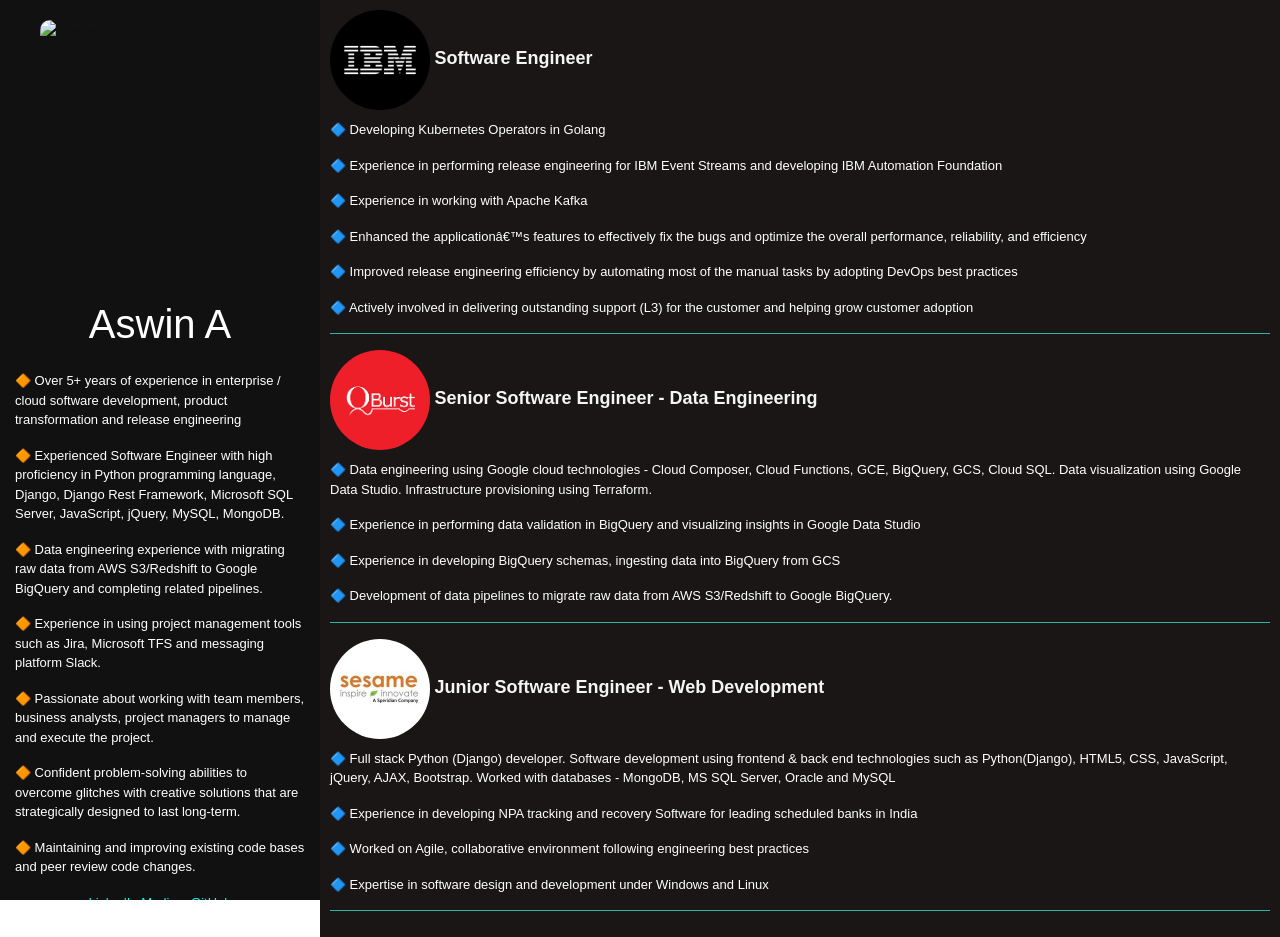
==== index.html @ 6b045eea "Adding mail contents" ====
<!DOCTYPE html>
<title>Aswin A</title>
</head>
<meta name="viewport" content="width=device-width, initial-scale=1">
<link rel="stylesheet" href="https://cdn.jsdelivr.net/npm/bootstrap@4.3.1/dist/css/bootstrap.min.css" integrity="sha384-ggOyR0iXCbMQv3Xipma34MD+dH/1fQ784/j6cY/iJTQUOhcWr7x9JvoRxT2MZw1T" crossorigin="anonymous">
<style>
body {
  font-family: Verdana, sans-serif;
  color: #111;
}

.sidenav {
  height: 100%;
  width: 25%;
  position: fixed;
  top: 0;
  left: 0;
  background-color: #111;
  overflow-x: hidden;
  transition: 0.5s;
}

@media screen and (max-height: 450px) {
  .sidenav {padding-top: 15px;}
  .sidenav a {font-size: 18px;}
}

.center {
  display: block;
  margin-left: auto;
  margin-right: auto;
  margin-top: 20px;
  width: 50%;
}

p {
  color: white;
  word-wrap: normal;
  font-size: small;
}   

.maincontent {
  position: relative;
  background-color: rgb(26, 22, 22);
  overflow-x: hidden;
  margin-left: 25%;
  border: 10%;
  padding: 10px;
}

h2 {
    padding: 10px;
}

hr {
  border-top: 1px solid rgb(44, 182, 166);
}

</style>
</head>
<body>
    <div id="mySidenav" class="sidenav">
        <img src="IMG_0456-01.jpeg" alt="Avatar" style="width:75%; height: 30%;border-radius: 10px;" class="center">
        <h1 class="text" style="color: white; text-align: center;margin-top: 10px;">Aswin A</h1> 
        <div style="padding: 15px;">
            <p>
                &#128310; Over 5+ years of experience in enterprise / cloud software development, product transformation and release engineering
            </p>
            <p>
                &#128310; Experienced Software Engineer with high proficiency in Python programming language, Django, Django Rest Framework, Microsoft SQL Server, JavaScript, jQuery, MySQL, MongoDB. 
            </p>
            <p>
                &#128310; Data engineering experience with migrating raw data from AWS S3/Redshift to Google BigQuery and completing related pipelines. 
            </p>
            <p>
                &#128310; Experience in using project management tools such as Jira, Microsoft TFS and messaging platform Slack. 
            </p>
            <p>
                &#128310; Passionate about working with team members, business analysts, project managers to manage and execute the project. 
            </p>
            <p>
                &#128310; Confident problem-solving abilities to overcome glitches with creative solutions that are strategically designed to last long-term. 
            </p>
            <p>
                &#128310; Maintaining and improving existing code bases and peer review code changes.
            </p>
            <p style="text-align: center;">
               <a href="https://www.linkedin.com/in/aswin-a-133a4b13a/"  style="color: aqua;"> LinkedIn </a> <a href="https://medium.com/@aswin6303" style="color: aqua;""> Medium</a> <a href="https://github.com/aswinayyolath" style="color: aqua;""> GitHub</a>
            </p>
            </p>
        </div>
    </div>
    <div class="maincontent">
        <div style="margin-bottom: 10px;">
            <img src="IBM.png" width="100px" height="100px"> <span style="color:whitesmoke; font-weight: bold;font-size: large;"> Software Engineer</span>
        </div>
        <p>
            &#128311; Developing Kubernetes Operators in Golang
         </p>
         <p>
            &#128311; Experience in performing release engineering for IBM Event Streams and developing
            IBM Automation Foundation
         </p>
         <p>
            &#128311; Experience in working with Apache Kafka
         </p>
         <p>
            &#128311; Enhanced the application’s features to effectively fix the bugs and optimize the overall
            performance, reliability, and efficiency
         </p>
         <p>
            &#128311; Improved release engineering efficiency by automating most of the manual tasks by
            adopting DevOps best practices
         </p>
         <p>
            &#128311; Actively involved in delivering outstanding support (L3) for the customer and helping
            grow customer adoption
        </p>
        <hr>
        <div style="margin-bottom: 10px;">
            <img src="QBurst.png" width="100px" height="100px" style="border-radius: 50%;"> <span style="color:whitesmoke; font-weight: bold;font-size: large;"> Senior Software Engineer - Data Engineering</span>
        </div>
        <p>
            &#128311; Data engineering using Google cloud technologies - Cloud Composer, Cloud Functions, GCE, BigQuery, GCS, Cloud SQL. Data visualization using Google Data Studio. Infrastructure provisioning using Terraform.
         </p>
         <p>
            &#128311; Experience in performing data validation in BigQuery and visualizing insights in Google
            Data Studio
         </p>
         <p>
            &#128311; Experience in developing BigQuery schemas, ingesting data into BigQuery from GCS
         </p>
         <p>
            &#128311; Development of data pipelines to migrate raw data from AWS S3/Redshift to Google BigQuery.
         </p>
         <hr>
         <div style="margin-bottom: 10px;">
         <img src="sesame.jpeg" width="100px" height="100px" style="border-radius: 50%;"> <span style="color:whitesmoke; font-weight: bold;font-size: large;"> Junior Software Engineer - Web Development</span>
        </div>
         <p>
            &#128311; Full stack Python (Django) developer. Software development using frontend & back end technologies such as Python(Django), HTML5, CSS, JavaScript, jQuery, AJAX, Bootstrap. Worked with databases - MongoDB, MS SQL Server, Oracle and MySQL
         </p>
         <p>
            &#128311; Experience in developing NPA tracking and recovery Software for leading scheduled banks in India
         </p>
         <p>
            &#128311; Worked on Agile, collaborative environment following engineering best practices
         </p>
         <p>
            &#128311; Expertise in software design and development under Windows and Linux
         </p>
         <hr>
    </div>
</body>
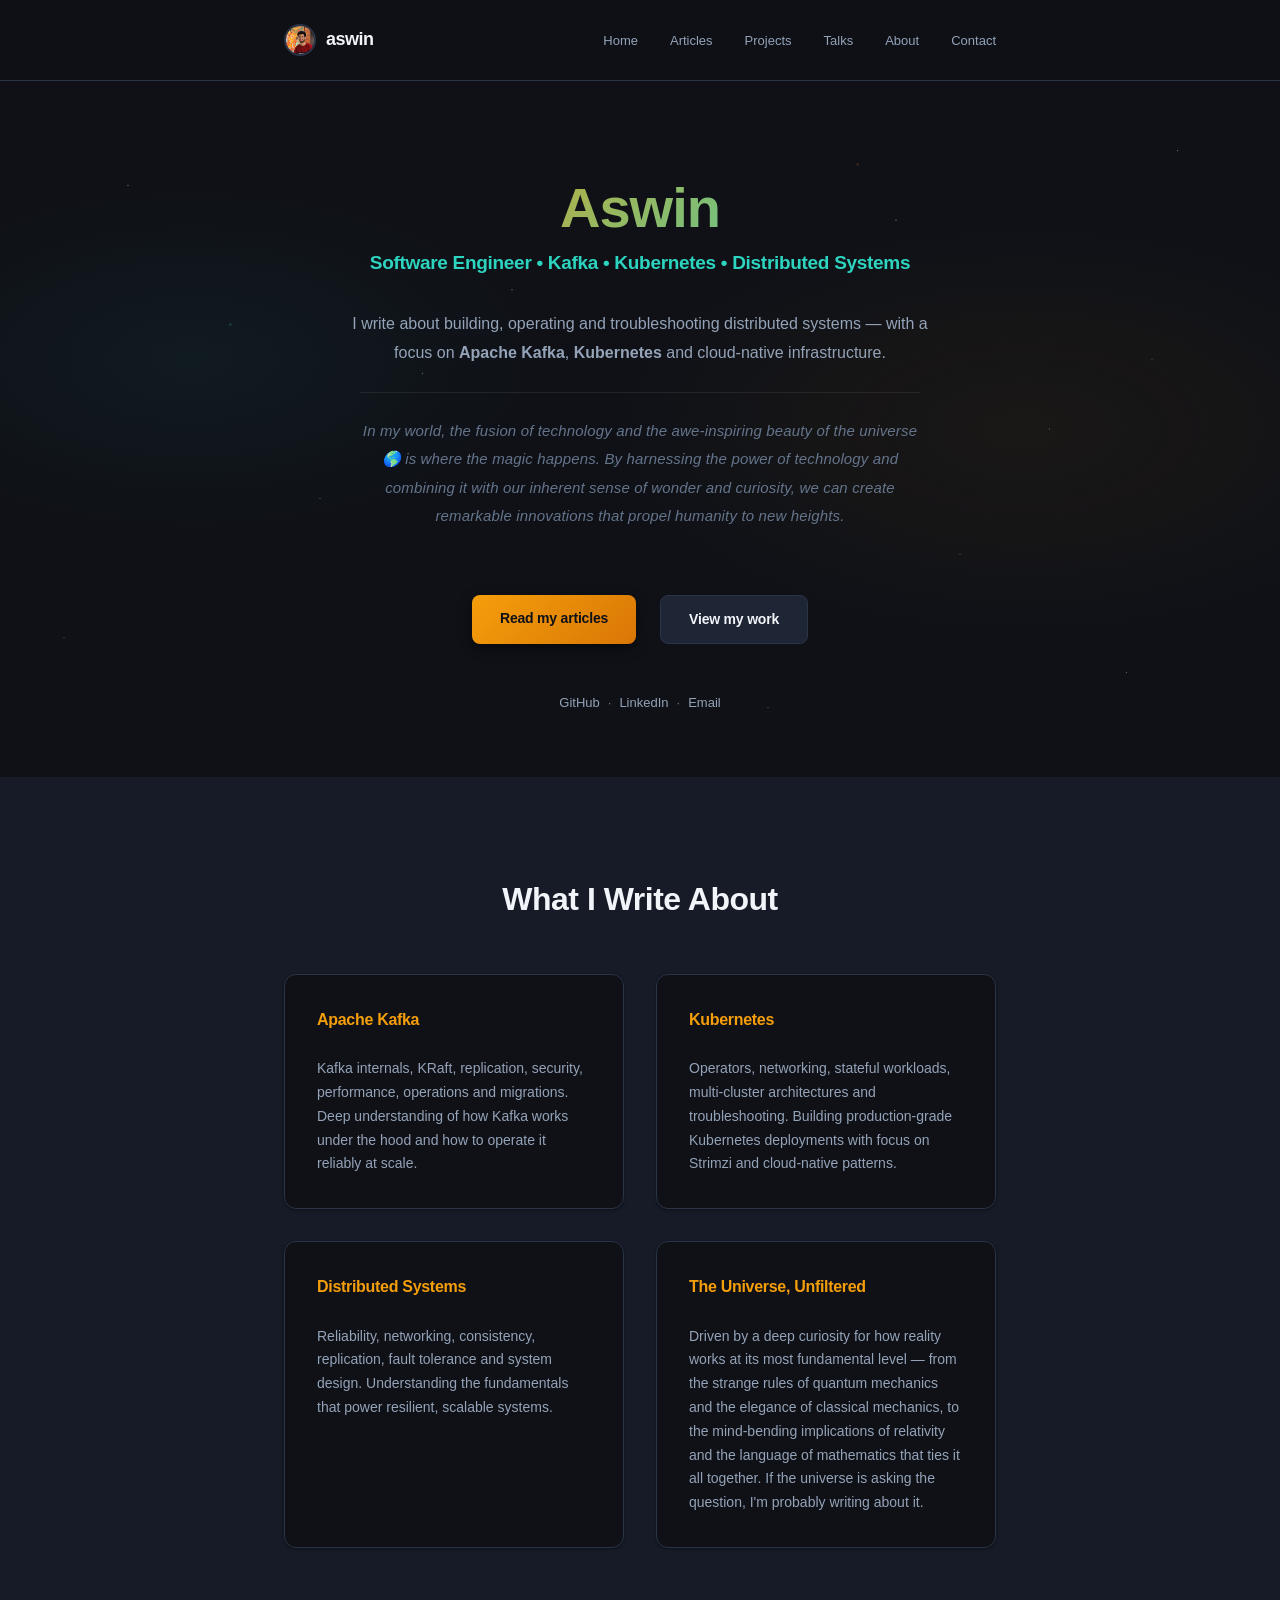
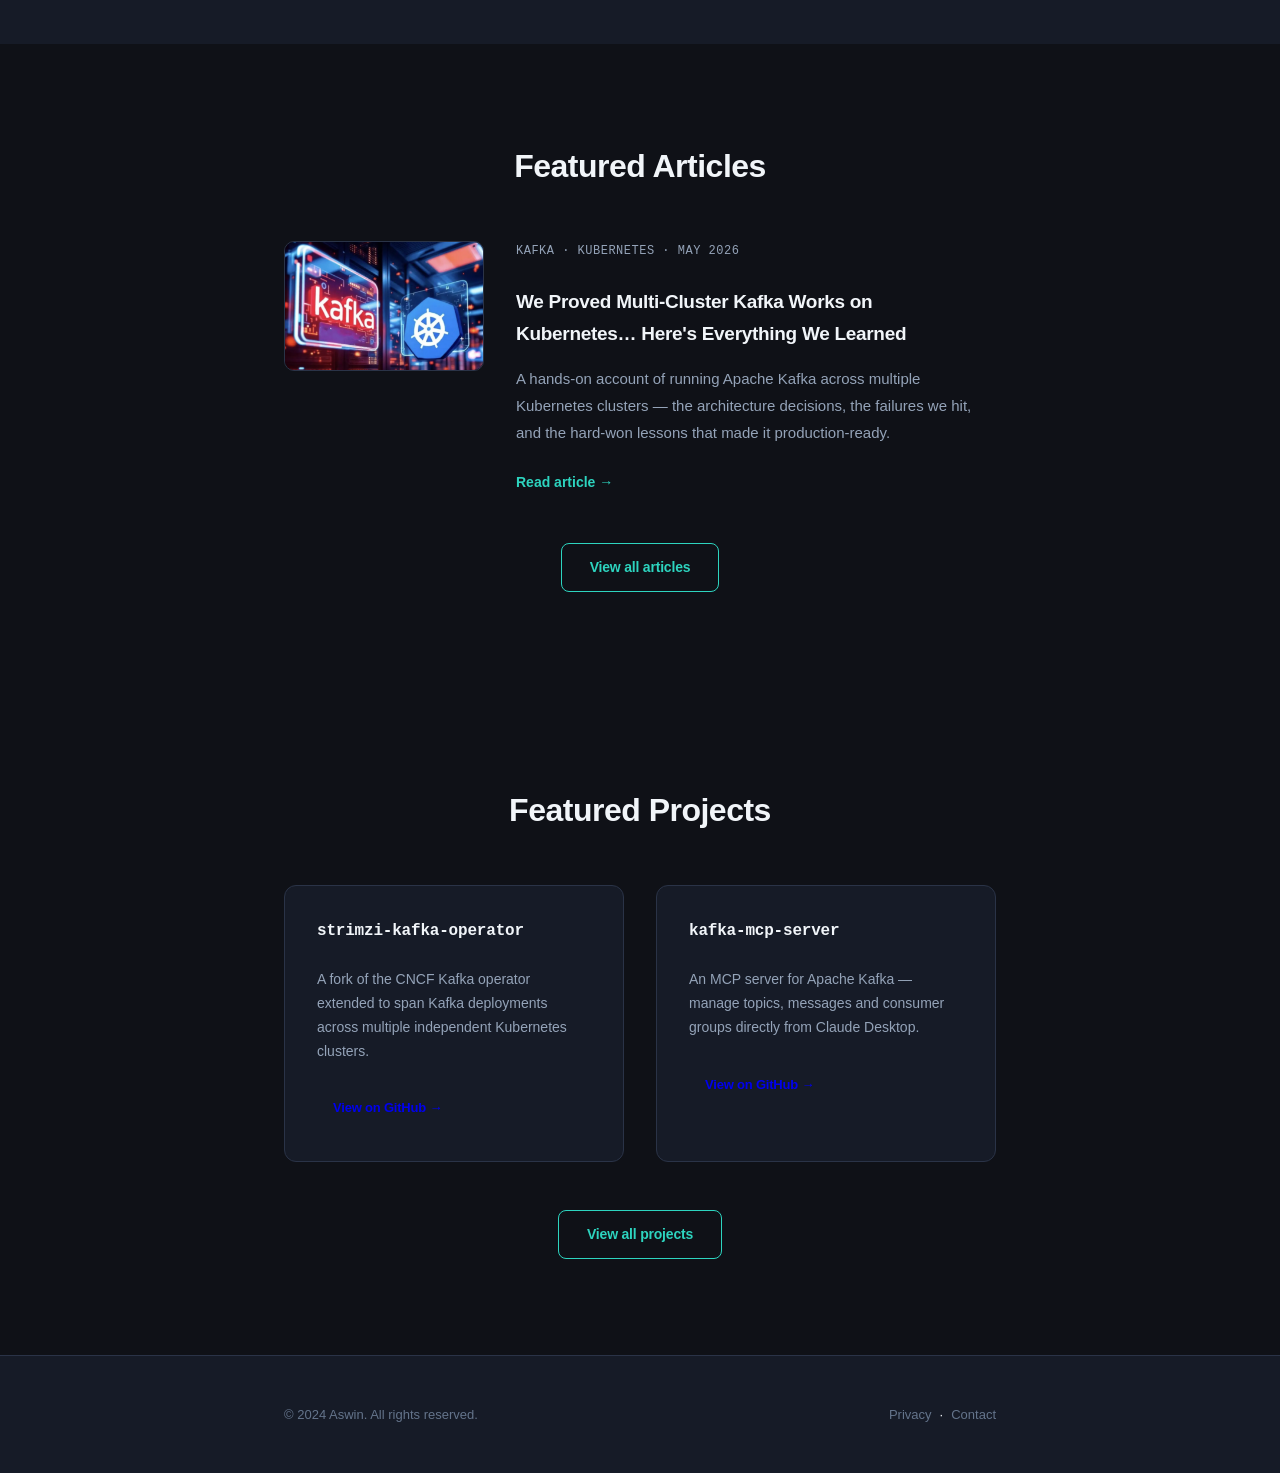
==== commit 63022220: "Initial commit — personal website with articles, talks, and projects" ====
--- a/index.html
+++ b/index.html
@@ -1,154 +1,162 @@
 <!DOCTYPE html>
-<title>Aswin A</title>
-</head>
-<meta name="viewport" content="width=device-width, initial-scale=1">
-<link rel="stylesheet" href="https://cdn.jsdelivr.net/npm/bootstrap@4.3.1/dist/css/bootstrap.min.css" integrity="sha384-ggOyR0iXCbMQv3Xipma34MD+dH/1fQ784/j6cY/iJTQUOhcWr7x9JvoRxT2MZw1T" crossorigin="anonymous">
-<style>
-body {
-  font-family: Verdana, sans-serif;
-  color: #111;
-}
-
-.sidenav {
-  height: 100%;
-  width: 25%;
-  position: fixed;
-  top: 0;
-  left: 0;
-  background-color: #111;
-  overflow-x: hidden;
-  transition: 0.5s;
-}
-
-@media screen and (max-height: 450px) {
-  .sidenav {padding-top: 15px;}
-  .sidenav a {font-size: 18px;}
-}
-
-.center {
-  display: block;
-  margin-left: auto;
-  margin-right: auto;
-  margin-top: 20px;
-  width: 50%;
-}
-
-p {
-  color: white;
-  word-wrap: normal;
-  font-size: small;
-}   
-
-.maincontent {
-  position: relative;
-  background-color: rgb(26, 22, 22);
-  overflow-x: hidden;
-  margin-left: 25%;
-  border: 10%;
-  padding: 10px;
-}
-
-h2 {
-    padding: 10px;
-}
-
-hr {
-  border-top: 1px solid rgb(44, 182, 166);
-}
-
-</style>
+<html lang="en">
+<head>
+    <meta charset="UTF-8">
+    <meta name="viewport" content="width=device-width, initial-scale=1.0">
+    <meta name="description" content="Aswin - Software Engineer focused on Apache Kafka, Kubernetes, and Distributed Systems">
+    <title>Aswin - Kafka & Kubernetes Engineer</title>
+    <link rel="stylesheet" href="styles.css">
 </head>
 <body>
-    <div id="mySidenav" class="sidenav">
-        <img src="IMG_0456-01.jpeg" alt="Avatar" style="width:75%; height: 30%;border-radius: 10px;" class="center">
-        <h1 class="text" style="color: white; text-align: center;margin-top: 10px;">Aswin A</h1> 
-        <div style="padding: 15px;">
-            <p>
-                &#128310; Over 5+ years of experience in enterprise / cloud software development, product transformation and release engineering
-            </p>
-            <p>
-                &#128310; Experienced Software Engineer with high proficiency in Python programming language, Django, Django Rest Framework, Microsoft SQL Server, JavaScript, jQuery, MySQL, MongoDB. 
-            </p>
-            <p>
-                &#128310; Data engineering experience with migrating raw data from AWS S3/Redshift to Google BigQuery and completing related pipelines. 
-            </p>
-            <p>
-                &#128310; Experience in using project management tools such as Jira, Microsoft TFS and messaging platform Slack. 
-            </p>
-            <p>
-                &#128310; Passionate about working with team members, business analysts, project managers to manage and execute the project. 
-            </p>
-            <p>
-                &#128310; Confident problem-solving abilities to overcome glitches with creative solutions that are strategically designed to last long-term. 
-            </p>
-            <p>
-                &#128310; Maintaining and improving existing code bases and peer review code changes.
-            </p>
-            <p style="text-align: center;">
-               <a href="https://www.linkedin.com/in/aswin-a-133a4b13a/"  style="color: aqua;"> LinkedIn </a> <a href="https://medium.com/@aswin6303" style="color: aqua;""> Medium</a> <a href="https://github.com/aswinayyolath" style="color: aqua;""> GitHub</a>
-            </p>
-            </p>
+    <!-- Navigation -->
+    <nav class="navbar">
+        <div class="nav-container">
+            <a href="index.html" class="logo">
+                <img src="image/me.jpeg" alt="Aswin" class="logo-avatar">
+                <span>aswin</span>
+            </a>
+            <button class="nav-toggle" aria-label="Open navigation menu" aria-expanded="false" aria-controls="nav-menu">
+                <svg width="22" height="22" viewBox="0 0 22 22" fill="none" xmlns="http://www.w3.org/2000/svg" aria-hidden="true">
+                    <rect y="3" width="22" height="2" rx="1" fill="currentColor"/>
+                    <rect y="10" width="22" height="2" rx="1" fill="currentColor"/>
+                    <rect y="17" width="22" height="2" rx="1" fill="currentColor"/>
+                </svg>
+            </button>
+            <ul class="nav-menu" id="nav-menu">
+                <li><a href="index.html">Home</a></li>
+                <li><a href="articles.html">Articles</a></li>
+                <li><a href="projects.html">Projects</a></li>
+                <li><a href="talks.html">Talks</a></li>
+                <li><a href="about.html">About</a></li>
+                <li><a href="contact.html">Contact</a></li>
+            </ul>
         </div>
-    </div>
-    <div class="maincontent">
-        <div style="margin-bottom: 10px;">
-            <img src="IBM.png" width="100px" height="100px"> <span style="color:whitesmoke; font-weight: bold;font-size: large;"> Software Engineer</span>
+    </nav>
+
+    <!-- Hero Section -->
+    <section class="hero">
+        <div class="hero-content">
+            <h1>Aswin</h1>
+            <p class="tagline">Software Engineer • Kafka • Kubernetes • Distributed Systems</p>
+            <p class="subtitle">I write about building, operating and troubleshooting distributed systems — with a focus on <strong>Apache Kafka</strong>, <strong>Kubernetes</strong> and cloud-native infrastructure.</p>
+            <p class="subtitle subtitle-wonder">In my world, the fusion of technology and the awe-inspiring beauty of the universe 🌎 is where the magic happens. By harnessing the power of technology and combining it with our inherent sense of wonder and curiosity, we can create remarkable innovations that propel humanity to new heights.</p>
+            
+            <div class="hero-buttons">
+                <a href="articles.html" class="btn btn-primary">Read my articles</a>
+                <a href="projects.html" class="btn btn-secondary">View my work</a>
+            </div>
+
+            <div class="social-links">
+                <a href="https://github.com/aswinayyolath" target="_blank">GitHub</a>
+                <span>·</span>
+                <a href="https://www.linkedin.com/in/aswin-a-133a4b13a/" target="_blank">LinkedIn</a>
+                <span>·</span>
+                <a href="mailto:aswin6303@gmail.com">Email</a>
+            </div>
         </div>
-        <p>
-            &#128311; Developing Kubernetes Operators in Golang
-         </p>
-         <p>
-            &#128311; Experience in performing release engineering for IBM Event Streams and developing
-            IBM Automation Foundation
-         </p>
-         <p>
-            &#128311; Experience in working with Apache Kafka
-         </p>
-         <p>
-            &#128311; Enhanced the application’s features to effectively fix the bugs and optimize the overall
-            performance, reliability, and efficiency
-         </p>
-         <p>
-            &#128311; Improved release engineering efficiency by automating most of the manual tasks by
-            adopting DevOps best practices
-         </p>
-         <p>
-            &#128311; Actively involved in delivering outstanding support (L3) for the customer and helping
-            grow customer adoption
-        </p>
-        <hr>
-        <div style="margin-bottom: 10px;">
-            <img src="QBurst.png" width="100px" height="100px" style="border-radius: 50%;"> <span style="color:whitesmoke; font-weight: bold;font-size: large;"> Senior Software Engineer - Data Engineering</span>
+    </section>
+
+    <!-- What I Write About -->
+    <section class="topics">
+        <div class="container">
+            <h2>What I Write About</h2>
+            <div class="topics-grid">
+                <div class="topic-card">
+                    <h3>Apache Kafka</h3>
+                    <p>Kafka internals, KRaft, replication, security, performance, operations and migrations. Deep understanding of how Kafka works under the hood and how to operate it reliably at scale.</p>
+                </div>
+                <div class="topic-card">
+                    <h3>Kubernetes</h3>
+                    <p>Operators, networking, stateful workloads, multi-cluster architectures and troubleshooting. Building production-grade Kubernetes deployments with focus on Strimzi and cloud-native patterns.</p>
+                </div>
+                <div class="topic-card">
+                    <h3>Distributed Systems</h3>
+                    <p>Reliability, networking, consistency, replication, fault tolerance and system design. Understanding the fundamentals that power resilient, scalable systems.</p>
+                </div>
+                <div class="topic-card">
+                    <h3>The Universe, Unfiltered</h3>
+                    <p>Driven by a deep curiosity for how reality works at its most fundamental level — from the strange rules of quantum mechanics and the elegance of classical mechanics, to the mind-bending implications of relativity and the language of mathematics that ties it all together. If the universe is asking the question, I'm probably writing about it.</p>
+                </div>
+            </div>
         </div>
-        <p>
-            &#128311; Data engineering using Google cloud technologies - Cloud Composer, Cloud Functions, GCE, BigQuery, GCS, Cloud SQL. Data visualization using Google Data Studio. Infrastructure provisioning using Terraform.
-         </p>
-         <p>
-            &#128311; Experience in performing data validation in BigQuery and visualizing insights in Google
-            Data Studio
-         </p>
-         <p>
-            &#128311; Experience in developing BigQuery schemas, ingesting data into BigQuery from GCS
-         </p>
-         <p>
-            &#128311; Development of data pipelines to migrate raw data from AWS S3/Redshift to Google BigQuery.
-         </p>
-         <hr>
-         <div style="margin-bottom: 10px;">
-         <img src="sesame.jpeg" width="100px" height="100px" style="border-radius: 50%;"> <span style="color:whitesmoke; font-weight: bold;font-size: large;"> Junior Software Engineer - Web Development</span>
+    </section>
+
+    <!-- Featured Articles -->
+    <section class="featured">
+        <div class="container">
+            <h2>Featured Articles</h2>
+            <div class="articles-list">
+                <article class="article-card article-card-with-image">
+                    <a href="articles/multi-cluster-kafka-kubernetes.html" class="article-card-thumb" tabindex="-1" aria-hidden="true">
+                        <img src="articles/image/stretch-cluster.png" alt="">
+                    </a>
+                    <div class="article-card-body">
+                        <p class="article-meta">Kafka · Kubernetes · May 2026</p>
+                        <h3><a href="articles/multi-cluster-kafka-kubernetes.html">We Proved Multi-Cluster Kafka Works on Kubernetes… Here's Everything We Learned</a></h3>
+                        <p>A hands-on account of running Apache Kafka across multiple Kubernetes clusters — the architecture decisions, the failures we hit, and the hard-won lessons that made it production-ready.</p>
+                        <a href="articles/multi-cluster-kafka-kubernetes.html" class="read-more">Read article →</a>
+                    </div>
+                </article>
+            </div>
+            <div class="view-all">
+                <a href="articles.html" class="btn btn-outline">View all articles</a>
+            </div>
         </div>
-         <p>
-            &#128311; Full stack Python (Django) developer. Software development using frontend & back end technologies such as Python(Django), HTML5, CSS, JavaScript, jQuery, AJAX, Bootstrap. Worked with databases - MongoDB, MS SQL Server, Oracle and MySQL
-         </p>
-         <p>
-            &#128311; Experience in developing NPA tracking and recovery Software for leading scheduled banks in India
-         </p>
-         <p>
-            &#128311; Worked on Agile, collaborative environment following engineering best practices
-         </p>
-         <p>
-            &#128311; Expertise in software design and development under Windows and Linux
-         </p>
-         <hr>
-    </div>
-</body>+    </section>
+
+    <!-- Projects Teaser -->
+    <section class="projects-teaser">
+        <div class="container">
+            <h2>Featured Projects</h2>
+            <div class="projects-grid">
+                <div class="project-card">
+                    <h3>strimzi-kafka-operator</h3>
+                    <p>A fork of the CNCF Kafka operator extended to span Kafka deployments across multiple independent Kubernetes clusters.</p>
+                    <a href="https://github.com/strimzi/strimzi-kafka-operator" target="_blank" class="btn btn-small">View on GitHub →</a>
+                </div>
+                <div class="project-card">
+                    <h3>kafka-mcp-server</h3>
+                    <p>An MCP server for Apache Kafka — manage topics, messages and consumer groups directly from Claude Desktop.</p>
+                    <a href="https://github.com/aswinayyolath/kafka-mcp-server" target="_blank" class="btn btn-small">View on GitHub →</a>
+                </div>
+            </div>
+            <div class="view-all">
+                <a href="projects.html" class="btn btn-outline">View all projects</a>
+            </div>
+        </div>
+    </section>
+
+    <!-- Footer -->
+    <footer class="footer">
+        <div class="container">
+            <div class="footer-content">
+                <p>&copy; 2024 Aswin. All rights reserved.</p>
+                <div class="footer-links">
+                    <a href="privacy.html">Privacy</a>
+                    <span>·</span>
+                    <a href="contact.html">Contact</a>
+                </div>
+            </div>
+        </div>
+    </footer>
+    <script>
+        (function() {
+            var toggle = document.querySelector('.nav-toggle');
+            var menu = document.getElementById('nav-menu');
+            if (!toggle || !menu) return;
+            toggle.addEventListener('click', function() {
+                var open = menu.classList.toggle('is-open');
+                toggle.setAttribute('aria-expanded', open ? 'true' : 'false');
+                toggle.setAttribute('aria-label', open ? 'Close navigation menu' : 'Open navigation menu');
+            });
+            document.addEventListener('click', function(e) {
+                if (!toggle.contains(e.target) && !menu.contains(e.target)) {
+                    menu.classList.remove('is-open');
+                    toggle.setAttribute('aria-expanded', 'false');
+                    toggle.setAttribute('aria-label', 'Open navigation menu');
+                }
+            });
+        })();
+    </script>
+</body>
+</html>
--- a/styles.css
+++ b/styles.css
@@ -0,0 +1,929 @@
+/* ═══════════════════════════════════════════════
+   Quantum Light — Dark theme
+   bg: deep charcoal · accent: amber · teal secondary
+   ═══════════════════════════════════════════════ */
+
+* {
+    margin: 0;
+    padding: 0;
+    box-sizing: border-box;
+}
+
+:root {
+    /* ── Core palette ── */
+    --color-bg:            #0f1117;
+    --color-surface:       #161b27;
+    --color-surface-alt:   #1e2535;
+    --color-surface-raise: #242d3e;
+
+    /* ── Borders ── */
+    --color-border:        #2a3347;
+    --color-border-light:  #1e2840;
+
+    /* ── Text ── */
+    --color-text:          #f1f5f9;
+    --color-text-secondary:#94a3b8;
+    --color-text-muted:    #64748b;
+
+    /* ── Amber accent (primary / science warmth) ── */
+    --color-accent:        #f59e0b;
+    --color-accent-hover:  #d97706;
+    --color-accent-light:  rgba(245, 158, 11, 0.12);
+    --color-accent-lighter:rgba(245, 158, 11, 0.06);
+
+    /* ── Teal accent (secondary / tech / quantum) ── */
+    --color-teal:          #2dd4bf;
+    --color-teal-hover:    #14b8a6;
+    --color-teal-light:    rgba(45, 212, 191, 0.12);
+
+    /* ── Success / other ── */
+    --color-success:       #34d399;
+
+    /* ── Typography ── */
+    --font-family: -apple-system, "Segoe UI", "Helvetica Neue", sans-serif;
+    --font-mono:   "SF Mono", Monaco, "Cascadia Code", "Roboto Mono", Consolas, monospace;
+
+    /* ── Spacing ── */
+    --spacing-xs:  0.5rem;
+    --spacing-sm:  1rem;
+    --spacing-md:  1.5rem;
+    --spacing-lg:  2rem;
+    --spacing-xl:  3rem;
+    --spacing-2xl: 4rem;
+    --spacing-3xl: 6rem;
+
+    /* ── Shadows (dark-mode: glow-tinted) ── */
+    --shadow-sm:  0 1px 3px rgba(0,0,0,0.4);
+    --shadow-md:  0 4px 12px rgba(0,0,0,0.5);
+    --shadow-lg:  0 10px 30px rgba(0,0,0,0.6);
+    --shadow-xl:  0 20px 50px rgba(0,0,0,0.7);
+    --glow-amber: 0 0 20px rgba(245, 158, 11, 0.25);
+    --glow-teal:  0 0 20px rgba(45, 212, 191, 0.25);
+}
+
+html {
+    scroll-behavior: smooth;
+}
+
+body {
+    font-family: var(--font-family);
+    background-color: var(--color-bg);
+    color: var(--color-text);
+    line-height: 1.65;
+    font-size: 15px;
+}
+
+.container {
+    max-width: 760px;
+    margin: 0 auto;
+    padding: 0 var(--spacing-md);
+}
+
+/* ══════════════════════════════
+   Navigation
+══════════════════════════════ */
+.navbar {
+    position: sticky;
+    top: 0;
+    z-index: 100;
+    background-color: rgba(15, 17, 23, 0.85);
+    border-bottom: 1px solid var(--color-border);
+    backdrop-filter: blur(16px);
+    -webkit-backdrop-filter: blur(16px);
+}
+
+.nav-container {
+    max-width: 760px;
+    margin: 0 auto;
+    padding: var(--spacing-md) var(--spacing-md);
+    display: flex;
+    justify-content: space-between;
+    align-items: center;
+}
+
+.logo {
+    display: flex;
+    align-items: center;
+    gap: 10px;
+    font-weight: 700;
+    font-size: 18px;
+    color: var(--color-text);
+    text-decoration: none;
+    letter-spacing: -0.5px;
+    transition: color 0.2s ease;
+}
+
+.logo:hover {
+    color: var(--color-accent);
+}
+
+.logo-avatar {
+    width: 32px;
+    height: 32px;
+    border-radius: 50%;
+    object-fit: cover;
+    object-position: top center;
+    border: 2px solid var(--color-border);
+    transition: border-color 0.2s ease;
+    flex-shrink: 0;
+}
+
+.logo:hover .logo-avatar {
+    border-color: var(--color-accent);
+}
+
+.nav-menu {
+    display: flex;
+    list-style: none;
+    gap: var(--spacing-lg);
+}
+
+.nav-menu a {
+    color: var(--color-text-secondary);
+    text-decoration: none;
+    font-size: 13px;
+    font-weight: 500;
+    transition: color 0.2s ease;
+}
+
+.nav-menu a:hover {
+    color: var(--color-accent);
+}
+
+/* Hamburger — hidden on desktop */
+.nav-toggle {
+    display: none;
+    background: none;
+    border: none;
+    cursor: pointer;
+    padding: 8px;
+    color: var(--color-text);
+    line-height: 0;
+}
+
+.nav-toggle svg {
+    display: block;
+}
+
+/* ══════════════════════════════
+   Hero — Starfield
+══════════════════════════════ */
+.hero {
+    position: relative;
+    overflow: hidden;
+    padding: var(--spacing-3xl) var(--spacing-md) var(--spacing-2xl);
+    text-align: center;
+    background-color: var(--color-bg);
+}
+
+/* Starfield — two layers of CSS radial dots */
+.hero::before,
+.hero::after {
+    content: '';
+    position: absolute;
+    inset: 0;
+    pointer-events: none;
+}
+
+.hero::before {
+    background-image:
+        radial-gradient(1px 1px at 10%  15%, rgba(241,245,249,0.55) 0%, transparent 100%),
+        radial-gradient(1px 1px at 25%  60%, rgba(241,245,249,0.40) 0%, transparent 100%),
+        radial-gradient(1px 1px at 40%  30%, rgba(241,245,249,0.50) 0%, transparent 100%),
+        radial-gradient(1px 1px at 55%  75%, rgba(241,245,249,0.35) 0%, transparent 100%),
+        radial-gradient(1px 1px at 70%  20%, rgba(241,245,249,0.60) 0%, transparent 100%),
+        radial-gradient(1px 1px at 82%  50%, rgba(241,245,249,0.45) 0%, transparent 100%),
+        radial-gradient(1px 1px at 92%  10%, rgba(241,245,249,0.55) 0%, transparent 100%),
+        radial-gradient(1px 1px at  5%  80%, rgba(241,245,249,0.30) 0%, transparent 100%),
+        radial-gradient(1px 1px at 60%  90%, rgba(241,245,249,0.40) 0%, transparent 100%),
+        radial-gradient(1px 1px at 33%  42%, rgba(241,245,249,0.50) 0%, transparent 100%),
+        radial-gradient(1px 1px at 75%  68%, rgba(241,245,249,0.35) 0%, transparent 100%),
+        radial-gradient(1px 1px at 88%  85%, rgba(241,245,249,0.45) 0%, transparent 100%),
+        radial-gradient(2px 2px at 18%  35%, rgba(45,212,191,0.30)  0%, transparent 100%),
+        radial-gradient(2px 2px at 67%  12%, rgba(245,158,11,0.25)  0%, transparent 100%),
+        radial-gradient(2px 2px at 48%  55%, rgba(45,212,191,0.20)  0%, transparent 100%),
+        radial-gradient(2px 2px at 90%  40%, rgba(245,158,11,0.20)  0%, transparent 100%);
+    opacity: 0.9;
+}
+
+/* Ambient glow blobs */
+.hero::after {
+    background:
+        radial-gradient(ellipse 600px 300px at 80% 50%, rgba(245,158,11,0.05) 0%, transparent 70%),
+        radial-gradient(ellipse 500px 250px at 15% 40%, rgba(45,212,191,0.05) 0%, transparent 70%);
+}
+
+.hero-content {
+    max-width: 700px;
+    margin: 0 auto;
+    position: relative;
+    z-index: 1;
+}
+
+.hero h1 {
+    font-size: 56px;
+    font-weight: 800;
+    margin-bottom: 0.5rem;
+    letter-spacing: -1px;
+    line-height: 1.1;
+    background: linear-gradient(135deg, var(--color-accent) 0%, var(--color-teal) 100%);
+    -webkit-background-clip: text;
+    -webkit-text-fill-color: transparent;
+    background-clip: text;
+}
+
+.hero .tagline {
+    font-size: 19px;
+    color: var(--color-teal);
+    margin-bottom: var(--spacing-md);
+    font-weight: 600;
+    letter-spacing: -0.3px;
+}
+
+.hero .subtitle {
+    font-size: 16px;
+    color: var(--color-text-secondary);
+    max-width: 600px;
+    margin: var(--spacing-lg) auto 0;
+    line-height: 1.8;
+}
+
+.hero .subtitle strong {
+    color: var(--color-text-primary);
+    font-weight: 600;
+}
+
+.hero .subtitle-wonder {
+    font-size: 15px;
+    font-style: italic;
+    color: var(--color-text-muted, rgba(255,255,255,0.5));
+    max-width: 560px;
+    margin: var(--spacing-md) auto var(--spacing-xl);
+    line-height: 1.9;
+    padding-top: var(--spacing-md);
+    border-top: 1px solid rgba(255,255,255,0.08);
+    letter-spacing: 0.01em;
+}
+
+.hero-buttons {
+    display: flex;
+    gap: var(--spacing-md);
+    justify-content: center;
+    margin: var(--spacing-2xl) 0 var(--spacing-xl) 0;
+    flex-wrap: wrap;
+}
+
+.social-links {
+    display: flex;
+    justify-content: center;
+    gap: var(--spacing-xs);
+    color: var(--color-text-muted);
+    font-size: 13px;
+}
+
+.social-links a {
+    color: var(--color-text-secondary);
+    text-decoration: none;
+    font-weight: 500;
+    transition: color 0.2s ease;
+}
+
+.social-links a:hover {
+    color: var(--color-accent);
+}
+
+/* ══════════════════════════════
+   Buttons
+══════════════════════════════ */
+.btn {
+    display: inline-block;
+    padding: 12px 28px;
+    border-radius: 8px;
+    text-decoration: none;
+    font-weight: 600;
+    font-size: 14px;
+    transition: all 0.25s ease;
+    cursor: pointer;
+    border: none;
+    letter-spacing: -0.2px;
+}
+
+.btn-primary {
+    background: linear-gradient(135deg, var(--color-accent) 0%, var(--color-accent-hover) 100%);
+    color: #0f1117;
+    box-shadow: var(--shadow-md);
+}
+
+.btn-primary:hover {
+    transform: translateY(-2px);
+    box-shadow: var(--glow-amber), var(--shadow-lg);
+}
+
+.btn-secondary {
+    background-color: var(--color-surface-alt);
+    color: var(--color-text);
+    border: 1px solid var(--color-border);
+}
+
+.btn-secondary:hover {
+    background-color: var(--color-surface-raise);
+    border-color: var(--color-teal);
+    color: var(--color-teal);
+}
+
+.btn-outline {
+    background-color: transparent;
+    color: var(--color-teal);
+    border: 1.5px solid var(--color-teal);
+    font-weight: 600;
+}
+
+.btn-outline:hover {
+    background-color: var(--color-teal-light);
+    transform: translateY(-2px);
+    box-shadow: var(--glow-teal);
+}
+
+.btn-small {
+    padding: 10px 16px;
+    font-size: 13px;
+}
+
+/* ══════════════════════════════
+   Topics Section
+══════════════════════════════ */
+.topics {
+    padding: var(--spacing-3xl) 0;
+    background-color: var(--color-surface);
+}
+
+.topics h2,
+.featured h2,
+.notes h2,
+.projects-teaser h2,
+.cta h2 {
+    font-size: 32px;
+    font-weight: 800;
+    margin-bottom: var(--spacing-xl);
+    text-align: center;
+    letter-spacing: -0.5px;
+    color: var(--color-text);
+}
+
+.topics-grid {
+    display: grid;
+    grid-template-columns: repeat(auto-fit, minmax(240px, 1fr));
+    gap: var(--spacing-lg);
+    margin-top: var(--spacing-xl);
+}
+
+.topic-card {
+    background-color: var(--color-bg);
+    padding: var(--spacing-lg);
+    border-radius: 12px;
+    border: 1px solid var(--color-border);
+    transition: all 0.3s ease;
+    box-shadow: var(--shadow-sm);
+}
+
+.topic-card:hover {
+    transform: translateY(-4px);
+    border-color: var(--color-accent);
+    box-shadow: var(--glow-amber), var(--shadow-lg);
+}
+
+.topic-card h3 {
+    font-size: 16px;
+    font-weight: 700;
+    margin-bottom: var(--spacing-md);
+    color: var(--color-accent);
+    letter-spacing: -0.3px;
+}
+
+.topic-card p {
+    font-size: 14px;
+    color: var(--color-text-secondary);
+    line-height: 1.7;
+}
+
+/* ══════════════════════════════
+   Featured Articles
+══════════════════════════════ */
+.featured {
+    padding: var(--spacing-3xl) 0;
+    background-color: var(--color-bg);
+}
+
+.articles-list {
+    display: flex;
+    flex-direction: column;
+    gap: var(--spacing-xl);
+    margin-top: var(--spacing-xl);
+}
+
+.article-card {
+    border-bottom: 1px solid var(--color-border);
+    padding-bottom: var(--spacing-xl);
+    transition: all 0.3s ease;
+}
+
+.article-card:last-child {
+    border-bottom: none;
+    padding-bottom: 0;
+}
+
+.article-card:hover {
+    transform: translateX(4px);
+}
+
+/* Article card with thumbnail image */
+.article-card-with-image {
+    display: flex;
+    gap: var(--spacing-lg);
+    align-items: flex-start;
+    transform: none !important;
+}
+
+.article-card-with-image:hover .article-card-thumb img {
+    transform: scale(1.04);
+}
+
+.article-card-thumb {
+    flex-shrink: 0;
+    width: 200px;
+    height: 130px;
+    border-radius: 10px;
+    overflow: hidden;
+    border: 1px solid var(--color-border);
+    display: block;
+}
+
+.article-card-thumb img {
+    width: 100%;
+    height: 100%;
+    object-fit: cover;
+    object-position: center 30%;
+    transition: transform 0.4s ease;
+    display: block;
+}
+
+.article-card-body {
+    flex: 1;
+    min-width: 0;
+}
+
+@media (max-width: 600px) {
+    .article-card-with-image {
+        flex-direction: column;
+        gap: var(--spacing-md);
+    }
+
+    .article-card-thumb {
+        width: 100%;
+        height: 180px;
+    }
+}
+
+.article-card h3 {
+    font-size: 19px;
+    font-weight: 700;
+    margin-bottom: var(--spacing-sm);
+    letter-spacing: -0.3px;
+}
+
+.article-card h3 a {
+    color: var(--color-text);
+    text-decoration: none;
+    transition: color 0.2s ease;
+}
+
+.article-card h3 a:hover {
+    color: var(--color-accent);
+}
+
+.article-meta {
+    font-size: 12px;
+    color: var(--color-text-muted);
+    margin-bottom: var(--spacing-md);
+    font-weight: 500;
+    text-transform: uppercase;
+    letter-spacing: 0.5px;
+    font-family: var(--font-mono);
+}
+
+.article-card p {
+    color: var(--color-text-secondary);
+    margin-bottom: var(--spacing-md);
+    line-height: 1.8;
+}
+
+.read-more {
+    color: var(--color-teal);
+    text-decoration: none;
+    font-size: 14px;
+    font-weight: 600;
+    transition: all 0.2s ease;
+    display: inline-flex;
+    align-items: center;
+}
+
+.read-more:hover {
+    color: var(--color-teal-hover);
+    transform: translateX(4px);
+}
+
+.view-all {
+    text-align: center;
+    margin-top: var(--spacing-xl);
+}
+
+/* ══════════════════════════════
+   Engineering Notes
+══════════════════════════════ */
+.notes {
+    padding: var(--spacing-3xl) 0;
+    background-color: var(--color-surface);
+}
+
+.notes-intro {
+    font-size: 16px;
+    color: var(--color-text-secondary);
+    text-align: center;
+    max-width: 600px;
+    margin: 0 auto var(--spacing-xl);
+    line-height: 1.8;
+}
+
+.notes-grid {
+    display: grid;
+    grid-template-columns: repeat(auto-fit, minmax(220px, 1fr));
+    gap: var(--spacing-lg);
+}
+
+.note-card {
+    background-color: var(--color-bg);
+    padding: var(--spacing-lg);
+    border-radius: 12px;
+    border: 1px solid var(--color-border);
+    transition: all 0.3s ease;
+}
+
+.note-card:hover {
+    transform: translateY(-4px);
+    border-color: var(--color-teal);
+    box-shadow: var(--glow-teal), var(--shadow-md);
+}
+
+.note-card h4 {
+    font-size: 14px;
+    font-weight: 700;
+    margin-bottom: var(--spacing-md);
+    color: var(--color-text);
+    line-height: 1.6;
+    letter-spacing: -0.2px;
+}
+
+.note-tag {
+    display: inline-block;
+    font-size: 11px;
+    color: var(--color-teal);
+    background-color: var(--color-teal-light);
+    padding: 4px 10px;
+    border-radius: 6px;
+    font-weight: 600;
+    text-transform: uppercase;
+    letter-spacing: 0.3px;
+    font-family: var(--font-mono);
+}
+
+/* ══════════════════════════════
+   Projects
+══════════════════════════════ */
+.projects-teaser {
+    padding: var(--spacing-3xl) 0;
+    background-color: var(--color-bg);
+}
+
+.projects-grid {
+    display: grid;
+    grid-template-columns: repeat(auto-fit, minmax(300px, 1fr));
+    gap: var(--spacing-lg);
+    margin-top: var(--spacing-xl);
+}
+
+.project-card {
+    background-color: var(--color-surface);
+    border: 1px solid var(--color-border);
+    border-radius: 12px;
+    padding: var(--spacing-lg);
+    transition: all 0.3s ease;
+}
+
+.project-card:hover {
+    transform: translateY(-4px);
+    border-color: var(--color-accent);
+    box-shadow: var(--glow-amber), var(--shadow-lg);
+}
+
+.project-card h3 {
+    font-size: 16px;
+    font-weight: 700;
+    margin-bottom: var(--spacing-md);
+    color: var(--color-text);
+    letter-spacing: -0.2px;
+    font-family: var(--font-mono);
+}
+
+.project-card p {
+    font-size: 14px;
+    color: var(--color-text-secondary);
+    margin-bottom: var(--spacing-md);
+    line-height: 1.7;
+}
+
+/* ══════════════════════════════
+   Newsletter CTA
+══════════════════════════════ */
+.cta {
+    padding: var(--spacing-3xl) 0;
+    text-align: center;
+    background-color: var(--color-surface);
+    border-top: 1px solid var(--color-border);
+    border-bottom: 1px solid var(--color-border);
+}
+
+.cta p {
+    font-size: 16px;
+    color: var(--color-text-secondary);
+    margin-bottom: var(--spacing-xl);
+    line-height: 1.8;
+}
+
+.newsletter-form {
+    display: flex;
+    gap: var(--spacing-sm);
+    justify-content: center;
+    flex-wrap: wrap;
+}
+
+.newsletter-form input {
+    padding: 12px 16px;
+    border: 1.5px solid var(--color-border);
+    border-radius: 8px;
+    font-family: var(--font-family);
+    font-size: 14px;
+    width: 220px;
+    transition: all 0.2s ease;
+    background-color: var(--color-surface-alt);
+    color: var(--color-text);
+}
+
+.newsletter-form input::placeholder {
+    color: var(--color-text-muted);
+}
+
+.newsletter-form input:focus {
+    outline: none;
+    border-color: var(--color-teal);
+    box-shadow: 0 0 0 3px var(--color-teal-light);
+    background-color: var(--color-surface-raise);
+}
+
+.newsletter-form button {
+    width: auto;
+}
+
+/* ══════════════════════════════
+   Footer
+══════════════════════════════ */
+.footer {
+    border-top: 1px solid var(--color-border);
+    padding: var(--spacing-xl) 0;
+    background-color: var(--color-surface);
+}
+
+.footer-content {
+    display: flex;
+    justify-content: space-between;
+    align-items: center;
+    flex-wrap: wrap;
+    gap: var(--spacing-lg);
+}
+
+.footer p {
+    font-size: 13px;
+    color: var(--color-text-muted);
+    font-weight: 500;
+}
+
+.footer-links {
+    display: flex;
+    gap: var(--spacing-xs);
+    font-size: 13px;
+}
+
+.footer-links a {
+    color: var(--color-text-muted);
+    text-decoration: none;
+    transition: color 0.2s ease;
+    font-weight: 500;
+}
+
+.footer-links a:hover {
+    color: var(--color-accent);
+}
+
+/* ══════════════════════════════
+   Responsive — Tablet ≤768px
+══════════════════════════════ */
+@media (max-width: 768px) {
+    body {
+        font-size: 15px;
+    }
+
+    .hero {
+        padding: var(--spacing-2xl) var(--spacing-md) var(--spacing-xl);
+    }
+
+    .hero h1 {
+        font-size: 40px;
+    }
+
+    .hero .tagline {
+        font-size: 16px;
+    }
+
+    .hero .subtitle {
+        font-size: 15px;
+    }
+
+    .hero-buttons {
+        flex-direction: column;
+        align-items: center;
+        margin: var(--spacing-xl) 0 var(--spacing-lg) 0;
+    }
+
+    .hero-buttons .btn {
+        width: 100%;
+        max-width: 280px;
+        text-align: center;
+    }
+
+    .topics h2,
+    .featured h2,
+    .notes h2,
+    .projects-teaser h2,
+    .cta h2 {
+        font-size: 26px;
+    }
+
+    .newsletter-form {
+        flex-direction: column;
+        align-items: center;
+    }
+
+    .newsletter-form input {
+        width: 100%;
+        max-width: 320px;
+    }
+
+    .newsletter-form .btn {
+        width: 100%;
+        max-width: 320px;
+        text-align: center;
+    }
+
+    .footer-content {
+        flex-direction: column;
+        text-align: center;
+    }
+
+    .page-header h1 {
+        font-size: 28px !important;
+    }
+
+    .article-card:hover {
+        transform: none;
+    }
+}
+
+/* ══════════════════════════════
+   Responsive — Mobile ≤480px
+══════════════════════════════ */
+@media (max-width: 480px) {
+    /* Hamburger */
+    .nav-toggle {
+        display: flex;
+        align-items: center;
+        justify-content: center;
+        min-width: 44px;
+        min-height: 44px;
+    }
+
+    .nav-menu {
+        display: none;
+        position: absolute;
+        top: 100%;
+        left: 0;
+        right: 0;
+        background-color: rgba(15, 17, 23, 0.98);
+        border-bottom: 1px solid var(--color-border);
+        flex-direction: column;
+        gap: 0;
+        padding: var(--spacing-sm) 0;
+        box-shadow: var(--shadow-md);
+        z-index: 99;
+    }
+
+    .nav-menu.is-open {
+        display: flex;
+    }
+
+    .nav-menu li {
+        width: 100%;
+    }
+
+    .nav-menu a {
+        display: flex;
+        align-items: center;
+        padding: 14px var(--spacing-md);
+        font-size: 15px;
+        border-bottom: 1px solid var(--color-border-light);
+        min-height: 44px;
+    }
+
+    .nav-menu li:last-child a {
+        border-bottom: none;
+    }
+
+    .hero {
+        padding: var(--spacing-xl) var(--spacing-sm);
+    }
+
+    .hero h1 {
+        font-size: 34px;
+    }
+
+    .topics-grid,
+    .notes-grid,
+    .projects-grid {
+        grid-template-columns: 1fr;
+    }
+
+    .btn {
+        padding: 14px 24px;
+        font-size: 14px;
+        min-height: 44px;
+        display: inline-flex;
+        align-items: center;
+        justify-content: center;
+    }
+
+    .read-more {
+        padding: 8px 0;
+        min-height: 44px;
+    }
+
+    .social-links {
+        flex-wrap: wrap;
+        gap: var(--spacing-sm);
+        row-gap: var(--spacing-xs);
+    }
+
+    .social-links a {
+        min-height: 44px;
+        display: inline-flex;
+        align-items: center;
+    }
+
+    .filter-buttons {
+        gap: var(--spacing-xs);
+    }
+
+    .filter-btn {
+        min-height: 44px;
+        padding: 10px 16px;
+    }
+
+    .contact-grid {
+        grid-template-columns: 1fr !important;
+        gap: var(--spacing-lg) !important;
+    }
+
+    .pillars,
+    .skills {
+        grid-template-columns: 1fr !important;
+    }
+}
+
+/* ══════════════════════════════
+   Global transitions + selection
+══════════════════════════════ */
+a {
+    transition: color 0.2s ease;
+}
+
+::selection {
+    background-color: var(--color-accent-light);
+    color: var(--color-accent);
+}
